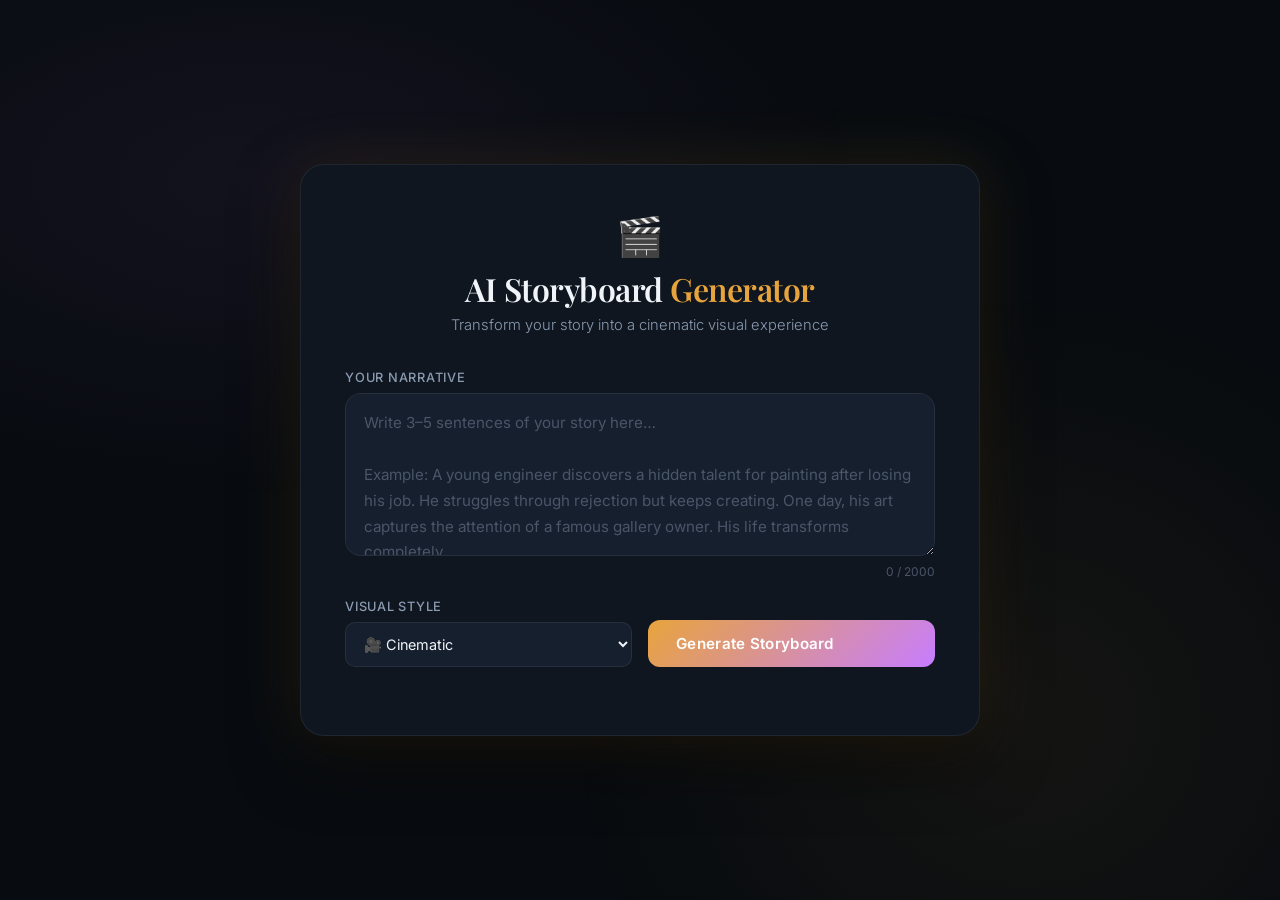
==== frontend/index.html @ 39f31bf8 "feat: frontend - dark cinematic slideshow UI with autoplay and keyboard nav" ====
<!DOCTYPE html>
<html lang="en">
<head>
  <meta charset="UTF-8" />
  <meta name="viewport" content="width=device-width, initial-scale=1.0" />
  <title>AI Storyboard Generator</title>
  <meta name="description" content="Convert your narrative into a cinematic AI-generated visual storyboard." />
  <link rel="preconnect" href="https://fonts.googleapis.com" />
  <link rel="preconnect" href="https://fonts.gstatic.com" crossorigin />
  <link href="https://fonts.googleapis.com/css2?family=Inter:wght@300;400;500;600;700&family=Playfair+Display:ital,wght@0,600;1,400&display=swap" rel="stylesheet" />
  <link rel="stylesheet" href="style.css" />
</head>
<body>

  <!-- ── Hero / Input Section ───────────────────────────────────────────── -->
  <section id="input-section" class="input-section">

    <div class="hero-bg"></div>

    <div class="input-card">
      <div class="brand">
        <span class="brand-icon">🎬</span>
        <h1 class="brand-title">AI Storyboard <span class="brand-accent">Generator</span></h1>
        <p class="brand-sub">Transform your story into a cinematic visual experience</p>
      </div>

      <div class="form-group">
        <label for="narrative-input" class="form-label">Your Narrative</label>
        <textarea
          id="narrative-input"
          class="form-textarea"
          rows="5"
          placeholder="Write 3–5 sentences of your story here…&#10;&#10;Example: A young engineer discovers a hidden talent for painting after losing his job. He struggles through rejection but keeps creating. One day, his art captures the attention of a famous gallery owner. His life transforms completely."
          maxlength="2000"
        ></textarea>
        <div class="char-count"><span id="char-count">0</span> / 2000</div>
      </div>

      <div class="form-row">
        <div class="form-group half">
          <label for="style-select" class="form-label">Visual Style</label>
          <select id="style-select" class="form-select">
            <option value="cinematic">🎥 Cinematic</option>
            <option value="realistic">📷 Realistic</option>
            <option value="anime">✨ Anime</option>
            <option value="oil painting">🎨 Oil Painting</option>
            <option value="sketch">✏️ Sketch</option>
          </select>
        </div>

        <div class="form-group half align-end">
          <button id="generate-btn" class="generate-btn" onclick="generateStoryboard()">
            <span id="btn-text">Generate Storyboard</span>
            <span id="btn-loader" class="btn-loader hidden"></span>
          </button>
        </div>
      </div>

      <div id="error-msg" class="error-msg hidden"></div>
    </div>
  </section>

  <!-- ── Slideshow Section ───────────────────────────────────────────────── -->
  <section id="slideshow-section" class="slideshow-section hidden">

    <!-- Top bar -->
    <div class="slideshow-topbar">
      <button class="back-btn" onclick="backToInput()" title="Back to input">
        ← Back
      </button>
      <div class="slide-counter">
        <span id="current-slide-num">1</span> / <span id="total-slides">0</span>
      </div>
      <button class="autoplay-btn" id="autoplay-btn" onclick="toggleAutoplay()" title="Toggle autoplay">
        ▶ Autoplay
      </button>
    </div>

    <!-- Slide viewer -->
    <div class="slide-viewport" id="slide-viewport">
      <div id="slide-container" class="slide-container">
        <!-- Slides injected by JS -->
      </div>
    </div>

    <!-- Caption -->
    <div class="caption-bar">
      <div class="narrative-role" id="slide-role"></div>
      <p class="caption-text" id="slide-caption"></p>
    </div>

    <!-- Navigation -->
    <div class="nav-bar">
      <button class="nav-btn" id="prev-btn" onclick="prevSlide()" title="Previous scene">
        ←
      </button>

      <!-- Dot indicators -->
      <div class="dot-row" id="dot-row"></div>

      <button class="nav-btn" id="next-btn" onclick="nextSlide()" title="Next scene">
        →
      </button>
    </div>

  </section>

  <!-- ── Loading Overlay ─────────────────────────────────────────────────── -->
  <div id="loading-overlay" class="loading-overlay hidden">
    <div class="loading-box">
      <div class="spinner"></div>
      <p class="loading-title">Crafting your storyboard…</p>
      <div class="loading-steps">
        <div class="loading-step active" id="step-1">🧠 Understanding the story</div>
        <div class="loading-step" id="step-2">🎭 Segmenting scenes</div>
        <div class="loading-step" id="step-3">✍️ Enriching descriptions</div>
        <div class="loading-step" id="step-4">🎨 Generating images</div>
        <div class="loading-step" id="step-5">✅ Assembling storyboard</div>
      </div>
    </div>
  </div>

  <script src="app.js"></script>
</body>
</html>
---- frontend/style.css ----
/* ─────────────────────────────────────────────────
   AI Storyboard Generator — style.css
   Dark cinematic theme | Full-screen slideshow
───────────────────────────────────────────────── */

*, *::before, *::after { box-sizing: border-box; margin: 0; padding: 0; }

:root {
  --bg:          #080c10;
  --surface:     #0f1620;
  --surface-2:   #161f2e;
  --border:      rgba(255,255,255,0.07);
  --accent:      #e8a43c;
  --accent-2:    #c77dff;
  --text-primary:    #f0f4f8;
  --text-secondary:  #8a9bb0;
  --text-muted:      #4a5568;
  --danger:      #ff5370;
  --radius-lg:   16px;
  --radius-xl:   24px;
  --shadow-glow: 0 0 60px rgba(232,164,60,0.12);
  --transition:  0.4s cubic-bezier(0.4, 0, 0.2, 1);
}

html, body {
  height: 100%;
  font-family: 'Inter', sans-serif;
  background: var(--bg);
  color: var(--text-primary);
  overflow: hidden;
}

/* ─── INPUT SECTION ──────────────────────────────────────────────── */
.input-section {
  position: relative;
  display: flex;
  align-items: center;
  justify-content: center;
  min-height: 100vh;
  padding: 24px;
  overflow-y: auto;
}

.hero-bg {
  position: fixed;
  inset: 0;
  background:
    radial-gradient(ellipse 80% 60% at 20% 20%, rgba(199,125,255,0.06) 0%, transparent 60%),
    radial-gradient(ellipse 60% 80% at 80% 80%, rgba(232,164,60,0.06) 0%, transparent 60%);
  pointer-events: none;
  z-index: 0;
}

.input-card {
  position: relative;
  z-index: 1;
  width: 100%;
  max-width: 680px;
  background: var(--surface);
  border: 1px solid var(--border);
  border-radius: var(--radius-xl);
  padding: 48px 44px;
  box-shadow: var(--shadow-glow), 0 24px 64px rgba(0,0,0,0.6);
}

/* Brand */
.brand { text-align: center; margin-bottom: 36px; }
.brand-icon { font-size: 2.4rem; display: block; margin-bottom: 10px; }
.brand-title {
  font-family: 'Playfair Display', serif;
  font-size: 2rem;
  font-weight: 600;
  letter-spacing: -0.5px;
  line-height: 1.2;
}
.brand-accent { color: var(--accent); }
.brand-sub {
  margin-top: 8px;
  color: var(--text-secondary);
  font-size: 0.92rem;
  font-weight: 300;
}

/* Form elements */
.form-group { display: flex; flex-direction: column; gap: 8px; margin-bottom: 20px; }
.form-row { display: flex; gap: 16px; align-items: flex-end; }
.form-group.half { flex: 1; }
.form-group.align-end { justify-content: flex-end; }

.form-label {
  font-size: 0.8rem;
  font-weight: 500;
  letter-spacing: 0.06em;
  text-transform: uppercase;
  color: var(--text-secondary);
}

.form-textarea {
  background: var(--surface-2);
  border: 1px solid var(--border);
  border-radius: var(--radius-lg);
  color: var(--text-primary);
  font-family: 'Inter', sans-serif;
  font-size: 0.95rem;
  line-height: 1.7;
  padding: 16px 18px;
  resize: vertical;
  min-height: 140px;
  transition: border-color 0.2s, box-shadow 0.2s;
  outline: none;
}
.form-textarea::placeholder { color: var(--text-muted); }
.form-textarea:focus {
  border-color: rgba(232,164,60,0.5);
  box-shadow: 0 0 0 3px rgba(232,164,60,0.08);
}

.char-count {
  font-size: 0.75rem;
  color: var(--text-muted);
  text-align: right;
}

.form-select {
  background: var(--surface-2);
  border: 1px solid var(--border);
  border-radius: 10px;
  color: var(--text-primary);
  font-family: 'Inter', sans-serif;
  font-size: 0.9rem;
  padding: 12px 14px;
  outline: none;
  width: 100%;
  cursor: pointer;
  transition: border-color 0.2s;
}
.form-select:focus { border-color: rgba(232,164,60,0.5); }

/* Generate button */
.generate-btn {
  background: linear-gradient(135deg, #e8a43c, #c77dff);
  border: none;
  border-radius: 12px;
  color: #fff;
  cursor: pointer;
  font-family: 'Inter', sans-serif;
  font-size: 0.95rem;
  font-weight: 600;
  letter-spacing: 0.02em;
  padding: 14px 28px;
  white-space: nowrap;
  transition: opacity 0.2s, transform 0.15s, box-shadow 0.2s;
  display: flex;
  align-items: center;
  gap: 10px;
  position: relative;
  overflow: hidden;
}
.generate-btn:hover { opacity: 0.92; transform: translateY(-1px); box-shadow: 0 8px 28px rgba(232,164,60,0.28); }
.generate-btn:active { transform: translateY(0); }
.generate-btn:disabled { opacity: 0.5; cursor: not-allowed; transform: none; }

/* Button loader */
.btn-loader {
  width: 16px; height: 16px;
  border: 2px solid rgba(255,255,255,0.3);
  border-top-color: #fff;
  border-radius: 50%;
  animation: spin 0.7s linear infinite;
}

/* Error */
.error-msg {
  background: rgba(255,83,112,0.1);
  border: 1px solid rgba(255,83,112,0.3);
  border-radius: 10px;
  color: var(--danger);
  font-size: 0.88rem;
  padding: 12px 16px;
  margin-top: 4px;
}

/* ─── SLIDESHOW SECTION ──────────────────────────────────────────── */
.slideshow-section {
  position: fixed;
  inset: 0;
  display: flex;
  flex-direction: column;
  background: var(--bg);
  z-index: 100;
}

/* Top bar */
.slideshow-topbar {
  display: flex;
  align-items: center;
  justify-content: space-between;
  padding: 12px 24px;
  border-bottom: 1px solid var(--border);
  background: rgba(8,12,16,0.9);
  backdrop-filter: blur(12px);
  z-index: 10;
  flex-shrink: 0;
}
.back-btn, .autoplay-btn {
  background: var(--surface-2);
  border: 1px solid var(--border);
  border-radius: 8px;
  color: var(--text-secondary);
  cursor: pointer;
  font-size: 0.82rem;
  font-family: 'Inter', sans-serif;
  font-weight: 500;
  padding: 7px 14px;
  transition: color 0.2s, border-color 0.2s;
}
.back-btn:hover, .autoplay-btn:hover { color: var(--text-primary); border-color: rgba(255,255,255,0.2); }
.autoplay-btn.active { color: var(--accent); border-color: var(--accent); }
.slide-counter { font-size: 0.85rem; color: var(--text-secondary); letter-spacing: 0.02em; }

/* Slide viewport */
.slide-viewport {
  flex: 1;
  display: flex;
  align-items: center;
  justify-content: center;
  overflow: hidden;
  position: relative;
  padding: 20px 60px;
}

.slide-container {
  position: relative;
  width: 100%;
  height: 100%;
  display: flex;
  align-items: center;
  justify-content: center;
}

/* Individual slides */
.slide {
  position: absolute;
  inset: 0;
  display: flex;
  align-items: center;
  justify-content: center;
  opacity: 0;
  transition: opacity var(--transition);
  pointer-events: none;
}
.slide.active {
  opacity: 1;
  pointer-events: auto;
}
.slide.slide-in  { animation: slideIn 0.5s var(--transition) forwards; }
.slide.slide-out { animation: slideOut 0.4s var(--transition) forwards; }

.slide img {
  max-width: 100%;
  max-height: 100%;
  object-fit: contain;
  border-radius: var(--radius-xl);
  box-shadow: 0 20px 80px rgba(0,0,0,0.8), 0 0 0 1px rgba(255,255,255,0.05);
  user-select: none;
  transition: transform 0.4s ease;
}
.slide img:hover { transform: scale(1.01); }

/* Skeleton loader */
.slide-skeleton {
  width: 85%;
  max-width: 1100px;
  aspect-ratio: 16/9;
  border-radius: var(--radius-xl);
  background: linear-gradient(90deg, var(--surface) 25%, var(--surface-2) 50%, var(--surface) 75%);
  background-size: 200% 100%;
  animation: shimmer 1.4s infinite;
}

/* Caption bar */
.caption-bar {
  text-align: center;
  padding: 14px 40px;
  flex-shrink: 0;
  border-top: 1px solid var(--border);
  background: rgba(8,12,16,0.7);
  backdrop-filter: blur(8px);
}
.narrative-role {
  font-size: 0.7rem;
  font-weight: 600;
  letter-spacing: 0.12em;
  text-transform: uppercase;
  color: var(--accent);
  margin-bottom: 6px;
}
.caption-text {
  font-size: 0.95rem;
  font-weight: 300;
  color: var(--text-secondary);
  line-height: 1.6;
  max-width: 760px;
  margin: 0 auto;
  font-style: italic;
}

/* Navigation */
.nav-bar {
  display: flex;
  align-items: center;
  justify-content: center;
  gap: 20px;
  padding: 14px 24px;
  flex-shrink: 0;
}
.nav-btn {
  background: var(--surface-2);
  border: 1px solid var(--border);
  border-radius: 50%;
  color: var(--text-primary);
  cursor: pointer;
  font-size: 1.3rem;
  width: 48px; height: 48px;
  display: flex; align-items: center; justify-content: center;
  transition: background 0.2s, border-color 0.2s, transform 0.15s;
}
.nav-btn:hover { background: var(--surface); border-color: rgba(255,255,255,0.2); transform: scale(1.08); }
.nav-btn:disabled { opacity: 0.3; cursor: not-allowed; transform: none; }

/* Dot indicators */
.dot-row { display: flex; align-items: center; gap: 8px; }
.dot {
  width: 8px; height: 8px; border-radius: 50%;
  background: var(--surface-2);
  border: 1px solid rgba(255,255,255,0.15);
  cursor: pointer;
  transition: background 0.2s, transform 0.2s, width 0.3s;
}
.dot.active {
  background: var(--accent);
  border-color: var(--accent);
  width: 24px;
  border-radius: 4px;
}

/* ─── LOADING OVERLAY ────────────────────────────────────────────── */
.loading-overlay {
  position: fixed;
  inset: 0;
  background: rgba(8,12,16,0.94);
  backdrop-filter: blur(16px);
  z-index: 200;
  display: flex;
  align-items: center;
  justify-content: center;
}
.loading-box {
  text-align: center;
  max-width: 360px;
  width: 100%;
  padding: 0 24px;
}
.spinner {
  width: 52px; height: 52px;
  border: 3px solid rgba(232,164,60,0.15);
  border-top-color: var(--accent);
  border-radius: 50%;
  animation: spin 0.8s linear infinite;
  margin: 0 auto 24px;
}
.loading-title {
  font-family: 'Playfair Display', serif;
  font-size: 1.3rem;
  font-weight: 600;
  color: var(--text-primary);
  margin-bottom: 24px;
}
.loading-steps { display: flex; flex-direction: column; gap: 10px; text-align: left; }
.loading-step {
  font-size: 0.85rem;
  color: var(--text-muted);
  padding: 10px 16px;
  border-radius: 10px;
  border: 1px solid transparent;
  transition: color 0.3s, border-color 0.3s, background 0.3s;
}
.loading-step.active {
  color: var(--accent);
  background: rgba(232,164,60,0.06);
  border-color: rgba(232,164,60,0.2);
}
.loading-step.done {
  color: #4caf50;
  background: rgba(76,175,80,0.04);
  border-color: rgba(76,175,80,0.12);
}

/* ─── ANIMATIONS ─────────────────────────────────────────────────── */
@keyframes spin    { to { transform: rotate(360deg); } }
@keyframes shimmer { to { background-position: -200% 0; } }
@keyframes slideIn {
  from { opacity: 0; transform: translateX(40px); }
  to   { opacity: 1; transform: translateX(0); }
}
@keyframes slideOut {
  from { opacity: 1; transform: translateX(0); }
  to   { opacity: 0; transform: translateX(-40px); }
}

/* ─── UTILS ──────────────────────────────────────────────────────── */
.hidden { display: none !important; }

/* ─── RESPONSIVE ─────────────────────────────────────────────────── */
@media (max-width: 600px) {
  .input-card { padding: 32px 24px; }
  .form-row { flex-direction: column; }
  .generate-btn { width: 100%; justify-content: center; }
  .slide-viewport { padding: 12px 12px; }
  .caption-text { font-size: 0.85rem; }
}
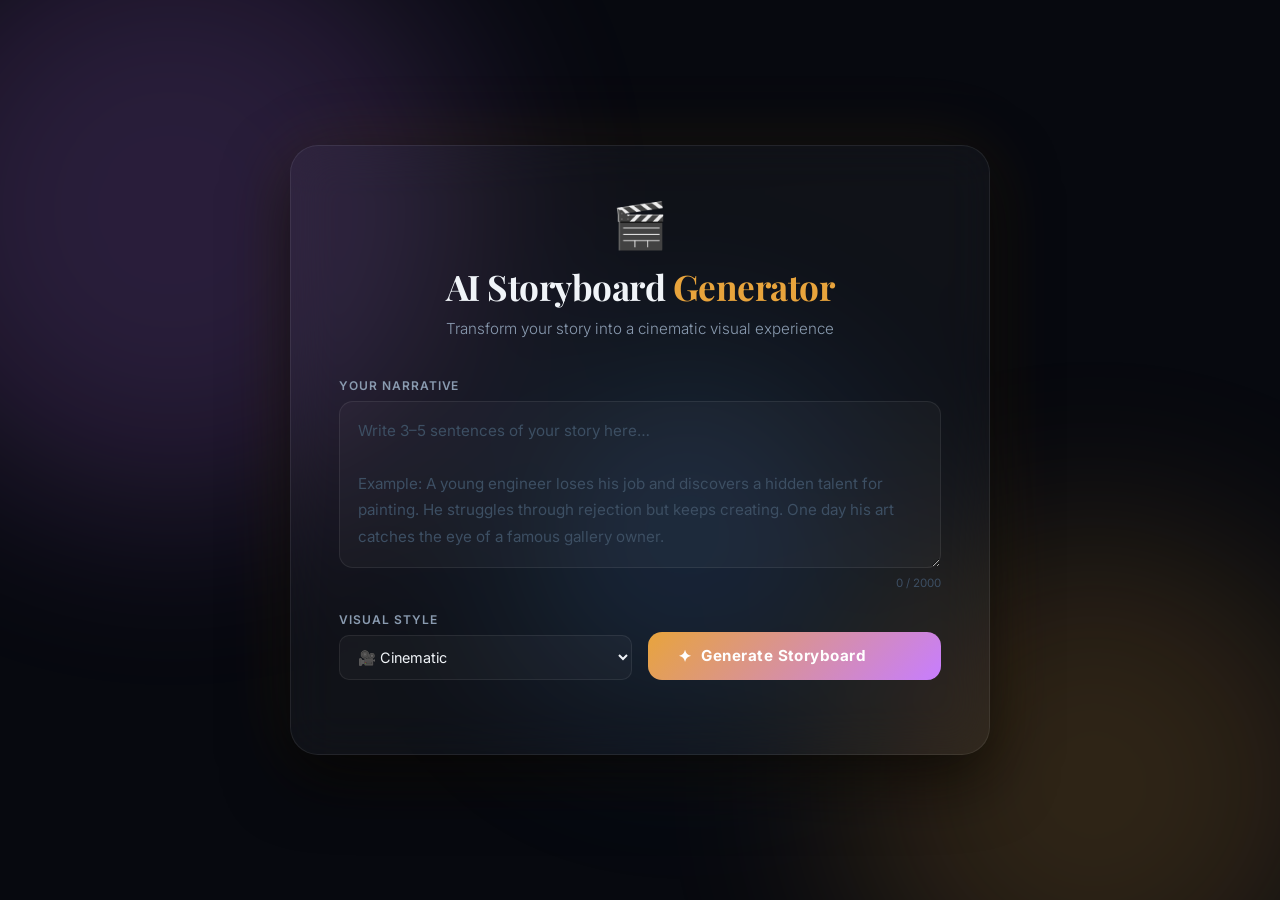
==== commit 0d245a23: "feat: cinematic storyboard v3 - new UI, few-shot prompts, headline support, grid+slideshow view, dow" ====
--- a/frontend/index.html
+++ b/frontend/index.html
@@ -4,22 +4,24 @@
   <meta charset="UTF-8" />
   <meta name="viewport" content="width=device-width, initial-scale=1.0" />
   <title>AI Storyboard Generator</title>
-  <meta name="description" content="Convert your narrative into a cinematic AI-generated visual storyboard." />
+  <meta name="description" content="Transform your narrative into a cinematic AI-generated visual storyboard." />
   <link rel="preconnect" href="https://fonts.googleapis.com" />
   <link rel="preconnect" href="https://fonts.gstatic.com" crossorigin />
-  <link href="https://fonts.googleapis.com/css2?family=Inter:wght@300;400;500;600;700&family=Playfair+Display:ital,wght@0,600;1,400&display=swap" rel="stylesheet" />
+  <link href="https://fonts.googleapis.com/css2?family=Inter:wght@300;400;500;600;700;800&family=Playfair+Display:ital,wght@0,600;0,700;1,400&display=swap" rel="stylesheet" />
   <link rel="stylesheet" href="style.css" />
 </head>
 <body>
 
-  <!-- ── Hero / Input Section ───────────────────────────────────────────── -->
+  <!-- ── Hero / Input Section ─────────────────────────────────────────── -->
   <section id="input-section" class="input-section">
-
-    <div class="hero-bg"></div>
-
+    <div class="hero-bg">
+      <div class="orb orb-1"></div>
+      <div class="orb orb-2"></div>
+      <div class="orb orb-3"></div>
+    </div>
     <div class="input-card">
       <div class="brand">
-        <span class="brand-icon">🎬</span>
+        <div class="brand-icon-wrap">🎬</div>
         <h1 class="brand-title">AI Storyboard <span class="brand-accent">Generator</span></h1>
         <p class="brand-sub">Transform your story into a cinematic visual experience</p>
       </div>
@@ -30,7 +32,7 @@
           id="narrative-input"
           class="form-textarea"
           rows="5"
-          placeholder="Write 3–5 sentences of your story here…&#10;&#10;Example: A young engineer discovers a hidden talent for painting after losing his job. He struggles through rejection but keeps creating. One day, his art captures the attention of a famous gallery owner. His life transforms completely."
+          placeholder="Write 3–5 sentences of your story here…&#10;&#10;Example: A young engineer loses his job and discovers a hidden talent for painting. He struggles through rejection but keeps creating. One day his art catches the eye of a famous gallery owner."
           maxlength="2000"
         ></textarea>
         <div class="char-count"><span id="char-count">0</span> / 2000</div>
@@ -47,9 +49,9 @@
             <option value="sketch">✏️ Sketch</option>
           </select>
         </div>
-
         <div class="form-group half align-end">
           <button id="generate-btn" class="generate-btn" onclick="generateStoryboard()">
+            <span class="btn-icon">✦</span>
             <span id="btn-text">Generate Storyboard</span>
             <span id="btn-loader" class="btn-loader hidden"></span>
           </button>
@@ -60,60 +62,79 @@
     </div>
   </section>
 
-  <!-- ── Slideshow Section ───────────────────────────────────────────────── -->
-  <section id="slideshow-section" class="slideshow-section hidden">
+  <!-- ── Storyboard Section ────────────────────────────────────────────── -->
+  <section id="storyboard-section" class="storyboard-section hidden">
 
-    <!-- Top bar -->
-    <div class="slideshow-topbar">
-      <button class="back-btn" onclick="backToInput()" title="Back to input">
-        ← Back
+    <!-- Top Bar -->
+    <header class="top-bar">
+      <button class="tb-btn" onclick="backToInput()" title="Back">
+        <span>←</span> Back
       </button>
-      <div class="slide-counter">
-        <span id="current-slide-num">1</span> / <span id="total-slides">0</span>
+
+      <div class="tb-center">
+        <span class="story-title" id="story-title">Your Storyboard</span>
       </div>
-      <button class="autoplay-btn" id="autoplay-btn" onclick="toggleAutoplay()" title="Toggle autoplay">
-        ▶ Autoplay
-      </button>
+
+      <div class="tb-actions">
+        <button class="tb-btn" id="view-toggle-btn" onclick="toggleView()" title="Switch view">
+          ⊞ Grid View
+        </button>
+        <button class="tb-btn accent" id="download-btn" onclick="downloadStoryboard()" title="Download">
+          ↓ Download
+        </button>
+      </div>
+    </header>
+
+    <!-- ── SLIDESHOW VIEW ─────────────────────────────────────────────── -->
+    <div id="slideshow-view" class="view-container">
+
+      <div class="slideshow-controls">
+        <span class="slide-counter">
+          <span id="current-slide-num">1</span> / <span id="total-slides">0</span>
+        </span>
+        <button class="ctrl-btn" id="autoplay-btn" onclick="toggleAutoplay()">▶ Autoplay</button>
+      </div>
+
+      <div class="slide-stage" id="slide-stage"
+           onmouseenter="pauseAutoplay()"
+           onmouseleave="resumeAutoplay()">
+        <div id="slide-track" class="slide-track">
+          <!-- Slides injected here -->
+        </div>
+
+        <button class="arrow-btn left" id="prev-btn" onclick="prevSlide()">‹</button>
+        <button class="arrow-btn right" id="next-btn" onclick="nextSlide()">›</button>
+      </div>
+
+      <div class="slide-meta">
+        <div class="slide-headline" id="slide-headline"></div>
+        <p class="slide-caption" id="slide-caption"></p>
+      </div>
+
+      <div class="dot-row" id="dot-row"></div>
+
     </div>
 
-    <!-- Slide viewer -->
-    <div class="slide-viewport" id="slide-viewport">
-      <div id="slide-container" class="slide-container">
-        <!-- Slides injected by JS -->
+    <!-- ── GRID VIEW ─────────────────────────────────────────────────── -->
+    <div id="grid-view" class="view-container hidden">
+      <div class="panel-grid" id="panel-grid">
+        <!-- Cards injected here -->
       </div>
-    </div>
-
-    <!-- Caption -->
-    <div class="caption-bar">
-      <div class="narrative-role" id="slide-role"></div>
-      <p class="caption-text" id="slide-caption"></p>
-    </div>
-
-    <!-- Navigation -->
-    <div class="nav-bar">
-      <button class="nav-btn" id="prev-btn" onclick="prevSlide()" title="Previous scene">
-        ←
-      </button>
-
-      <!-- Dot indicators -->
-      <div class="dot-row" id="dot-row"></div>
-
-      <button class="nav-btn" id="next-btn" onclick="nextSlide()" title="Next scene">
-        →
-      </button>
     </div>
 
   </section>
 
-  <!-- ── Loading Overlay ─────────────────────────────────────────────────── -->
+  <!-- ── Loading Overlay ──────────────────────────────────────────────── -->
   <div id="loading-overlay" class="loading-overlay hidden">
     <div class="loading-box">
-      <div class="spinner"></div>
+      <div class="loading-ring">
+        <div></div><div></div><div></div><div></div>
+      </div>
       <p class="loading-title">Crafting your storyboard…</p>
       <div class="loading-steps">
-        <div class="loading-step active" id="step-1">🧠 Understanding the story</div>
+        <div class="loading-step" id="step-1">🧠 Understanding the story</div>
         <div class="loading-step" id="step-2">🎭 Segmenting scenes</div>
-        <div class="loading-step" id="step-3">✍️ Enriching descriptions</div>
+        <div class="loading-step" id="step-3">✍️  Enriching descriptions</div>
         <div class="loading-step" id="step-4">🎨 Generating images</div>
         <div class="loading-step" id="step-5">✅ Assembling storyboard</div>
       </div>
--- a/frontend/style.css
+++ b/frontend/style.css
@@ -1,25 +1,32 @@
-/* ─────────────────────────────────────────────────
-   AI Storyboard Generator — style.css
-   Dark cinematic theme | Full-screen slideshow
-───────────────────────────────────────────────── */
+/* ─────────────────────────────────────────────────────────────────────────
+   AI Storyboard Generator — style.css v3
+   Dark cinematic theme | Glassmorphism | Slideshow + Grid
+───────────────────────────────────────────────────────────────────────── */
 
 *, *::before, *::after { box-sizing: border-box; margin: 0; padding: 0; }
 
 :root {
-  --bg:          #080c10;
-  --surface:     #0f1620;
-  --surface-2:   #161f2e;
-  --border:      rgba(255,255,255,0.07);
-  --accent:      #e8a43c;
-  --accent-2:    #c77dff;
-  --text-primary:    #f0f4f8;
-  --text-secondary:  #8a9bb0;
-  --text-muted:      #4a5568;
-  --danger:      #ff5370;
-  --radius-lg:   16px;
-  --radius-xl:   24px;
-  --shadow-glow: 0 0 60px rgba(232,164,60,0.12);
-  --transition:  0.4s cubic-bezier(0.4, 0, 0.2, 1);
+  --bg:            #07090f;
+  --surface:       #0d1117;
+  --surface-2:     #131a24;
+  --surface-3:     #1a2332;
+  --glass:         rgba(255,255,255,0.04);
+  --glass-border:  rgba(255,255,255,0.08);
+  --accent:        #e8a43c;
+  --accent-2:      #c77dff;
+  --accent-glow:   rgba(232,164,60,0.18);
+  --text-primary:  #f0f4f8;
+  --text-secondary:#8a9bb0;
+  --text-muted:    #3d4f63;
+  --danger:        #ff5370;
+  --success:       #4caf50;
+  --radius:        14px;
+  --radius-lg:     20px;
+  --radius-xl:     28px;
+  --shadow:        0 24px 64px rgba(0,0,0,0.7);
+  --glow:          0 0 80px rgba(232,164,60,0.10);
+  --ease:          cubic-bezier(.4,0,.2,1);
+  --dur:           0.4s;
 }
 
 html, body {
@@ -27,103 +34,124 @@
   font-family: 'Inter', sans-serif;
   background: var(--bg);
   color: var(--text-primary);
-  overflow: hidden;
-}
-
-/* ─── INPUT SECTION ──────────────────────────────────────────────── */
+  overflow-x: hidden;
+}
+
+/* ─── SCROLLBAR ────────────────────────────────────────────────────────── */
+::-webkit-scrollbar { width: 6px; }
+::-webkit-scrollbar-track { background: var(--surface); }
+::-webkit-scrollbar-thumb { background: var(--surface-3); border-radius: 6px; }
+
+/* ─── INPUT SECTION ────────────────────────────────────────────────────── */
 .input-section {
   position: relative;
   display: flex;
   align-items: center;
   justify-content: center;
   min-height: 100vh;
-  padding: 24px;
-  overflow-y: auto;
-}
-
-.hero-bg {
-  position: fixed;
-  inset: 0;
-  background:
-    radial-gradient(ellipse 80% 60% at 20% 20%, rgba(199,125,255,0.06) 0%, transparent 60%),
-    radial-gradient(ellipse 60% 80% at 80% 80%, rgba(232,164,60,0.06) 0%, transparent 60%);
-  pointer-events: none;
-  z-index: 0;
+  padding: 32px 24px;
+  overflow: hidden;
+}
+
+/* Animated background orbs */
+.hero-bg { position: fixed; inset: 0; z-index: 0; pointer-events: none; overflow: hidden; }
+.orb {
+  position: absolute;
+  border-radius: 50%;
+  filter: blur(100px);
+  opacity: 0.18;
+  animation: orbFloat 12s ease-in-out infinite;
+}
+.orb-1 { width: 600px; height: 600px; background: #c77dff; top: -10%; left: -10%;
+          animation-delay: 0s; }
+.orb-2 { width: 500px; height: 500px; background: #e8a43c; bottom: -15%; right: -5%;
+          animation-delay: -4s; }
+.orb-3 { width: 350px; height: 350px; background: #3c8de8; top: 40%; left: 40%;
+          animation-delay: -8s; }
+
+@keyframes orbFloat {
+  0%,100% { transform: translate(0, 0) scale(1); }
+  33%      { transform: translate(30px, -40px) scale(1.05); }
+  66%      { transform: translate(-20px, 20px) scale(0.97); }
 }
 
 .input-card {
   position: relative;
   z-index: 1;
   width: 100%;
-  max-width: 680px;
-  background: var(--surface);
-  border: 1px solid var(--border);
+  max-width: 700px;
+  background: var(--glass);
+  border: 1px solid var(--glass-border);
   border-radius: var(--radius-xl);
-  padding: 48px 44px;
-  box-shadow: var(--shadow-glow), 0 24px 64px rgba(0,0,0,0.6);
+  padding: 52px 48px;
+  backdrop-filter: blur(24px);
+  box-shadow: var(--shadow), var(--glow);
 }
 
 /* Brand */
-.brand { text-align: center; margin-bottom: 36px; }
-.brand-icon { font-size: 2.4rem; display: block; margin-bottom: 10px; }
+.brand { text-align: center; margin-bottom: 40px; }
+.brand-icon-wrap {
+  font-size: 2.8rem;
+  display: inline-block;
+  margin-bottom: 14px;
+  animation: pulse 3s ease-in-out infinite;
+}
+@keyframes pulse { 0%,100% { transform: scale(1); } 50% { transform: scale(1.08); } }
+
 .brand-title {
   font-family: 'Playfair Display', serif;
-  font-size: 2rem;
-  font-weight: 600;
+  font-size: 2.2rem;
+  font-weight: 700;
   letter-spacing: -0.5px;
   line-height: 1.2;
 }
 .brand-accent { color: var(--accent); }
 .brand-sub {
-  margin-top: 8px;
+  margin-top: 10px;
   color: var(--text-secondary);
-  font-size: 0.92rem;
+  font-size: 0.95rem;
   font-weight: 300;
 }
 
-/* Form elements */
-.form-group { display: flex; flex-direction: column; gap: 8px; margin-bottom: 20px; }
+/* Form */
+.form-group { display: flex; flex-direction: column; gap: 8px; margin-bottom: 22px; }
 .form-row { display: flex; gap: 16px; align-items: flex-end; }
 .form-group.half { flex: 1; }
 .form-group.align-end { justify-content: flex-end; }
 
 .form-label {
-  font-size: 0.8rem;
-  font-weight: 500;
-  letter-spacing: 0.06em;
+  font-size: 0.75rem;
+  font-weight: 600;
+  letter-spacing: 0.08em;
   text-transform: uppercase;
   color: var(--text-secondary);
 }
 
 .form-textarea {
-  background: var(--surface-2);
-  border: 1px solid var(--border);
-  border-radius: var(--radius-lg);
+  background: rgba(255,255,255,0.03);
+  border: 1px solid var(--glass-border);
+  border-radius: var(--radius);
   color: var(--text-primary);
   font-family: 'Inter', sans-serif;
   font-size: 0.95rem;
-  line-height: 1.7;
+  line-height: 1.75;
   padding: 16px 18px;
   resize: vertical;
-  min-height: 140px;
-  transition: border-color 0.2s, box-shadow 0.2s;
+  min-height: 150px;
+  transition: border-color .2s, box-shadow .2s;
   outline: none;
 }
 .form-textarea::placeholder { color: var(--text-muted); }
 .form-textarea:focus {
-  border-color: rgba(232,164,60,0.5);
-  box-shadow: 0 0 0 3px rgba(232,164,60,0.08);
-}
-
-.char-count {
-  font-size: 0.75rem;
-  color: var(--text-muted);
-  text-align: right;
-}
+  border-color: rgba(232,164,60,0.45);
+  box-shadow: 0 0 0 3px rgba(232,164,60,0.07);
+}
+
+.char-count { font-size: 0.72rem; color: var(--text-muted); text-align: right; }
 
 .form-select {
-  background: var(--surface-2);
-  border: 1px solid var(--border);
+  background: rgba(255,255,255,0.03);
+  border: 1px solid var(--glass-border);
   border-radius: 10px;
   color: var(--text-primary);
   font-family: 'Inter', sans-serif;
@@ -132,258 +160,383 @@
   outline: none;
   width: 100%;
   cursor: pointer;
-  transition: border-color 0.2s;
-}
-.form-select:focus { border-color: rgba(232,164,60,0.5); }
+  transition: border-color .2s;
+}
+.form-select:focus { border-color: rgba(232,164,60,0.45); }
 
 /* Generate button */
 .generate-btn {
-  background: linear-gradient(135deg, #e8a43c, #c77dff);
+  background: linear-gradient(135deg, #e8a43c 0%, #c77dff 100%);
   border: none;
-  border-radius: 12px;
+  border-radius: var(--radius);
   color: #fff;
   cursor: pointer;
   font-family: 'Inter', sans-serif;
   font-size: 0.95rem;
-  font-weight: 600;
-  letter-spacing: 0.02em;
-  padding: 14px 28px;
+  font-weight: 700;
+  letter-spacing: 0.03em;
+  padding: 14px 30px;
   white-space: nowrap;
-  transition: opacity 0.2s, transform 0.15s, box-shadow 0.2s;
   display: flex;
   align-items: center;
   gap: 10px;
   position: relative;
   overflow: hidden;
-}
-.generate-btn:hover { opacity: 0.92; transform: translateY(-1px); box-shadow: 0 8px 28px rgba(232,164,60,0.28); }
+  transition: transform .15s var(--ease), box-shadow .2s, opacity .2s;
+}
+.generate-btn::before {
+  content: '';
+  position: absolute;
+  inset: 0;
+  background: linear-gradient(135deg, #f0b54e, #d899ff);
+  opacity: 0;
+  transition: opacity .2s;
+}
+.generate-btn:hover { transform: translateY(-2px); box-shadow: 0 10px 32px rgba(232,164,60,0.35); }
+.generate-btn:hover::before { opacity: 1; }
 .generate-btn:active { transform: translateY(0); }
-.generate-btn:disabled { opacity: 0.5; cursor: not-allowed; transform: none; }
-
-/* Button loader */
+.generate-btn:disabled { opacity: 0.45; cursor: not-allowed; transform: none; }
+.btn-icon { position: relative; font-size: 1rem; }
+#btn-text, .btn-icon { position: relative; }
+
+/* Loader inside button */
 .btn-loader {
   width: 16px; height: 16px;
   border: 2px solid rgba(255,255,255,0.3);
   border-top-color: #fff;
   border-radius: 50%;
-  animation: spin 0.7s linear infinite;
+  animation: spin .7s linear infinite;
+  position: relative;
 }
 
 /* Error */
 .error-msg {
   background: rgba(255,83,112,0.1);
-  border: 1px solid rgba(255,83,112,0.3);
-  border-radius: 10px;
+  border: 1px solid rgba(255,83,112,0.28);
+  border-radius: var(--radius);
   color: var(--danger);
   font-size: 0.88rem;
-  padding: 12px 16px;
-  margin-top: 4px;
-}
-
-/* ─── SLIDESHOW SECTION ──────────────────────────────────────────── */
-.slideshow-section {
-  position: fixed;
-  inset: 0;
+  padding: 13px 17px;
+  margin-top: 6px;
+}
+
+/* ─── STORYBOARD SECTION ───────────────────────────────────────────────── */
+.storyboard-section {
   display: flex;
   flex-direction: column;
+  min-height: 100vh;
   background: var(--bg);
-  z-index: 100;
 }
 
 /* Top bar */
-.slideshow-topbar {
+.top-bar {
   display: flex;
   align-items: center;
   justify-content: space-between;
-  padding: 12px 24px;
-  border-bottom: 1px solid var(--border);
-  background: rgba(8,12,16,0.9);
-  backdrop-filter: blur(12px);
-  z-index: 10;
+  padding: 12px 28px;
+  border-bottom: 1px solid var(--glass-border);
+  background: rgba(7,9,15,0.85);
+  backdrop-filter: blur(16px);
+  position: sticky;
+  top: 0;
+  z-index: 50;
   flex-shrink: 0;
 }
-.back-btn, .autoplay-btn {
+
+.tb-center { flex: 1; text-align: center; }
+.story-title { font-size: 0.88rem; font-weight: 600; color: var(--text-secondary); letter-spacing: 0.04em; }
+
+.tb-actions { display: flex; gap: 10px; }
+
+.tb-btn {
   background: var(--surface-2);
-  border: 1px solid var(--border);
-  border-radius: 8px;
+  border: 1px solid var(--glass-border);
+  border-radius: 9px;
   color: var(--text-secondary);
   cursor: pointer;
-  font-size: 0.82rem;
+  font-size: 0.8rem;
   font-family: 'Inter', sans-serif;
   font-weight: 500;
   padding: 7px 14px;
-  transition: color 0.2s, border-color 0.2s;
-}
-.back-btn:hover, .autoplay-btn:hover { color: var(--text-primary); border-color: rgba(255,255,255,0.2); }
-.autoplay-btn.active { color: var(--accent); border-color: var(--accent); }
-.slide-counter { font-size: 0.85rem; color: var(--text-secondary); letter-spacing: 0.02em; }
-
-/* Slide viewport */
-.slide-viewport {
+  display: flex;
+  align-items: center;
+  gap: 6px;
+  transition: color .2s, border-color .2s, background .2s;
+}
+.tb-btn:hover { color: var(--text-primary); border-color: rgba(255,255,255,0.2); background: var(--surface-3); }
+.tb-btn.accent {
+  background: linear-gradient(135deg, rgba(232,164,60,0.15), rgba(199,125,255,0.15));
+  border-color: rgba(232,164,60,0.35);
+  color: var(--accent);
+}
+.tb-btn.accent:hover { background: linear-gradient(135deg, rgba(232,164,60,0.25), rgba(199,125,255,0.25)); }
+
+/* View container */
+.view-container { flex: 1; display: flex; flex-direction: column; overflow-y: auto; }
+
+/* ─── SLIDESHOW VIEW ───────────────────────────────────────────────────── */
+.slideshow-controls {
+  display: flex;
+  align-items: center;
+  justify-content: space-between;
+  padding: 12px 32px;
+}
+.slide-counter { font-size: 0.82rem; color: var(--text-secondary); letter-spacing: 0.04em; }
+.ctrl-btn {
+  background: var(--surface-2);
+  border: 1px solid var(--glass-border);
+  border-radius: 8px;
+  color: var(--text-secondary);
+  cursor: pointer;
+  font-size: 0.78rem;
+  font-family: 'Inter', sans-serif;
+  font-weight: 600;
+  padding: 6px 14px;
+  letter-spacing: 0.04em;
+  transition: color .2s, border-color .2s;
+}
+.ctrl-btn:hover, .ctrl-btn.active { color: var(--accent); border-color: var(--accent); }
+
+/* Slide stage */
+.slide-stage {
   flex: 1;
+  position: relative;
   display: flex;
   align-items: center;
   justify-content: center;
-  overflow: hidden;
-  position: relative;
-  padding: 20px 60px;
-}
-
-.slide-container {
-  position: relative;
-  width: 100%;
-  height: 100%;
-  display: flex;
-  align-items: center;
-  justify-content: center;
-}
-
-/* Individual slides */
+  padding: 0 70px;
+  min-height: 0;
+}
+
+.slide-track {
+  width: 100%;
+  max-width: 1100px;
+  aspect-ratio: 16 / 9;
+  position: relative;
+}
+
 .slide {
   position: absolute;
   inset: 0;
+  opacity: 0;
+  transition: opacity var(--dur) var(--ease);
   display: flex;
   align-items: center;
   justify-content: center;
-  opacity: 0;
-  transition: opacity var(--transition);
   pointer-events: none;
 }
-.slide.active {
-  opacity: 1;
-  pointer-events: auto;
-}
-.slide.slide-in  { animation: slideIn 0.5s var(--transition) forwards; }
-.slide.slide-out { animation: slideOut 0.4s var(--transition) forwards; }
+.slide.active { opacity: 1; pointer-events: auto; }
 
 .slide img {
-  max-width: 100%;
-  max-height: 100%;
-  object-fit: contain;
+  width: 100%;
+  height: 100%;
+  object-fit: cover;
   border-radius: var(--radius-xl);
-  box-shadow: 0 20px 80px rgba(0,0,0,0.8), 0 0 0 1px rgba(255,255,255,0.05);
-  user-select: none;
-  transition: transform 0.4s ease;
-}
-.slide img:hover { transform: scale(1.01); }
-
-/* Skeleton loader */
+  box-shadow: 0 32px 80px rgba(0,0,0,0.85), 0 0 0 1px rgba(255,255,255,0.05);
+  display: block;
+  transition: transform .5s var(--ease);
+}
+.slide.active img { transform: scale(1); }
+
+/* Skeleton */
 .slide-skeleton {
-  width: 85%;
-  max-width: 1100px;
-  aspect-ratio: 16/9;
+  width: 100%; height: 100%;
   border-radius: var(--radius-xl);
   background: linear-gradient(90deg, var(--surface) 25%, var(--surface-2) 50%, var(--surface) 75%);
   background-size: 200% 100%;
   animation: shimmer 1.4s infinite;
-}
-
-/* Caption bar */
-.caption-bar {
+  display: flex;
+  align-items: center;
+  justify-content: center;
+}
+
+/* Arrow buttons */
+.arrow-btn {
+  position: absolute;
+  top: 50%;
+  transform: translateY(-50%);
+  background: rgba(13,17,23,0.75);
+  border: 1px solid var(--glass-border);
+  border-radius: 50%;
+  color: var(--text-primary);
+  cursor: pointer;
+  font-size: 2rem;
+  width: 52px; height: 52px;
+  display: flex; align-items: center; justify-content: center;
+  backdrop-filter: blur(8px);
+  transition: background .2s, transform .15s;
+  z-index: 2;
+  line-height: 1;
+}
+.arrow-btn.left  { left: 10px; }
+.arrow-btn.right { right: 10px; }
+.arrow-btn:hover  { background: rgba(232,164,60,0.18); transform: translateY(-50%) scale(1.08); }
+.arrow-btn:disabled { opacity: 0.2; cursor: not-allowed; transform: translateY(-50%); }
+
+/* Slide meta */
+.slide-meta {
   text-align: center;
-  padding: 14px 40px;
-  flex-shrink: 0;
-  border-top: 1px solid var(--border);
-  background: rgba(8,12,16,0.7);
-  backdrop-filter: blur(8px);
-}
-.narrative-role {
-  font-size: 0.7rem;
-  font-weight: 600;
-  letter-spacing: 0.12em;
+  padding: 18px 40px 8px;
+}
+.slide-headline {
+  font-family: 'Playfair Display', serif;
+  font-size: 1.2rem;
+  font-weight: 700;
+  color: var(--accent);
+  margin-bottom: 7px;
+  min-height: 1.5em;
+}
+.slide-caption {
+  font-size: 0.92rem;
+  font-weight: 300;
+  color: var(--text-secondary);
+  line-height: 1.65;
+  max-width: 720px;
+  margin: 0 auto;
+  font-style: italic;
+}
+
+/* Dots */
+.dot-row {
+  display: flex;
+  align-items: center;
+  justify-content: center;
+  gap: 8px;
+  padding: 14px 24px 24px;
+}
+.dot {
+  width: 8px; height: 8px;
+  border-radius: 50%;
+  background: var(--surface-3);
+  border: 1px solid rgba(255,255,255,0.12);
+  cursor: pointer;
+  transition: background .2s, width .3s, border-color .2s;
+}
+.dot.active { background: var(--accent); border-color: var(--accent); width: 26px; border-radius: 4px; }
+
+/* ─── GRID VIEW ─────────────────────────────────────────────────────────── */
+.panel-grid {
+  display: grid;
+  grid-template-columns: repeat(auto-fill, minmax(300px, 1fr));
+  gap: 24px;
+  padding: 32px;
+}
+
+.panel-card {
+  background: var(--surface-2);
+  border: 1px solid var(--glass-border);
+  border-radius: var(--radius-lg);
+  overflow: hidden;
+  cursor: pointer;
+  transition: transform .2s var(--ease), box-shadow .2s, border-color .2s;
+}
+.panel-card:hover {
+  transform: translateY(-4px);
+  box-shadow: 0 20px 50px rgba(0,0,0,0.6), 0 0 0 1px rgba(232,164,60,0.2);
+  border-color: rgba(232,164,60,0.25);
+}
+
+.panel-card img {
+  width: 100%;
+  aspect-ratio: 16 / 9;
+  object-fit: cover;
+  display: block;
+}
+.panel-card-skeleton {
+  width: 100%;
+  aspect-ratio: 16 / 9;
+  background: linear-gradient(90deg, var(--surface) 25%, var(--surface-2) 50%, var(--surface) 75%);
+  background-size: 200% 100%;
+  animation: shimmer 1.4s infinite;
+}
+.panel-card-body {
+  padding: 16px 18px 20px;
+}
+.panel-card-num {
+  font-size: 0.68rem;
+  font-weight: 700;
+  letter-spacing: 0.1em;
   text-transform: uppercase;
   color: var(--accent);
   margin-bottom: 6px;
 }
-.caption-text {
-  font-size: 0.95rem;
-  font-weight: 300;
+.panel-card-headline {
+  font-family: 'Playfair Display', serif;
+  font-size: 1rem;
+  font-weight: 700;
+  color: var(--text-primary);
+  margin-bottom: 6px;
+  line-height: 1.35;
+}
+.panel-card-caption {
+  font-size: 0.82rem;
   color: var(--text-secondary);
   line-height: 1.6;
-  max-width: 760px;
-  margin: 0 auto;
   font-style: italic;
 }
 
-/* Navigation */
-.nav-bar {
-  display: flex;
-  align-items: center;
-  justify-content: center;
-  gap: 20px;
-  padding: 14px 24px;
-  flex-shrink: 0;
-}
-.nav-btn {
-  background: var(--surface-2);
-  border: 1px solid var(--border);
-  border-radius: 50%;
-  color: var(--text-primary);
-  cursor: pointer;
-  font-size: 1.3rem;
-  width: 48px; height: 48px;
-  display: flex; align-items: center; justify-content: center;
-  transition: background 0.2s, border-color 0.2s, transform 0.15s;
-}
-.nav-btn:hover { background: var(--surface); border-color: rgba(255,255,255,0.2); transform: scale(1.08); }
-.nav-btn:disabled { opacity: 0.3; cursor: not-allowed; transform: none; }
-
-/* Dot indicators */
-.dot-row { display: flex; align-items: center; gap: 8px; }
-.dot {
-  width: 8px; height: 8px; border-radius: 50%;
-  background: var(--surface-2);
-  border: 1px solid rgba(255,255,255,0.15);
-  cursor: pointer;
-  transition: background 0.2s, transform 0.2s, width 0.3s;
-}
-.dot.active {
-  background: var(--accent);
-  border-color: var(--accent);
-  width: 24px;
-  border-radius: 4px;
-}
-
-/* ─── LOADING OVERLAY ────────────────────────────────────────────── */
+/* ─── LOADING OVERLAY ───────────────────────────────────────────────────── */
 .loading-overlay {
   position: fixed;
   inset: 0;
-  background: rgba(8,12,16,0.94);
-  backdrop-filter: blur(16px);
+  background: rgba(7,9,15,0.93);
+  backdrop-filter: blur(20px);
   z-index: 200;
   display: flex;
   align-items: center;
   justify-content: center;
 }
+
 .loading-box {
   text-align: center;
-  max-width: 360px;
+  max-width: 380px;
   width: 100%;
   padding: 0 24px;
 }
-.spinner {
+
+/* Ring spinner */
+.loading-ring {
+  display: inline-block;
+  position: relative;
+  width: 60px; height: 60px;
+  margin-bottom: 24px;
+}
+.loading-ring div {
+  box-sizing: border-box;
+  display: block;
+  position: absolute;
   width: 52px; height: 52px;
-  border: 3px solid rgba(232,164,60,0.15);
-  border-top-color: var(--accent);
+  margin: 4px;
+  border: 4px solid transparent;
   border-radius: 50%;
-  animation: spin 0.8s linear infinite;
-  margin: 0 auto 24px;
-}
+  animation: ring 1.2s cubic-bezier(.5,0,.5,1) infinite;
+}
+.loading-ring div:nth-child(1) { border-top-color: var(--accent); animation-delay: -.45s; }
+.loading-ring div:nth-child(2) { border-top-color: var(--accent-2); animation-delay: -.3s; }
+.loading-ring div:nth-child(3) { border-top-color: #3c8de8; animation-delay: -.15s; }
+.loading-ring div:nth-child(4) { border-top-color: var(--accent); }
+
+@keyframes ring {
+  0%   { transform: rotate(0deg); }
+  100% { transform: rotate(360deg); }
+}
+
 .loading-title {
   font-family: 'Playfair Display', serif;
-  font-size: 1.3rem;
+  font-size: 1.4rem;
   font-weight: 600;
   color: var(--text-primary);
-  margin-bottom: 24px;
-}
+  margin-bottom: 28px;
+}
+
 .loading-steps { display: flex; flex-direction: column; gap: 10px; text-align: left; }
 .loading-step {
   font-size: 0.85rem;
   color: var(--text-muted);
-  padding: 10px 16px;
-  border-radius: 10px;
+  padding: 11px 17px;
+  border-radius: var(--radius);
   border: 1px solid transparent;
-  transition: color 0.3s, border-color 0.3s, background 0.3s;
+  transition: color .3s, border-color .3s, background .3s;
 }
 .loading-step.active {
   color: var(--accent);
@@ -391,31 +544,33 @@
   border-color: rgba(232,164,60,0.2);
 }
 .loading-step.done {
-  color: #4caf50;
+  color: var(--success);
   background: rgba(76,175,80,0.04);
   border-color: rgba(76,175,80,0.12);
 }
 
-/* ─── ANIMATIONS ─────────────────────────────────────────────────── */
+/* ─── ANIMATIONS ─────────────────────────────────────────────────────────── */
 @keyframes spin    { to { transform: rotate(360deg); } }
 @keyframes shimmer { to { background-position: -200% 0; } }
-@keyframes slideIn {
-  from { opacity: 0; transform: translateX(40px); }
-  to   { opacity: 1; transform: translateX(0); }
-}
-@keyframes slideOut {
-  from { opacity: 1; transform: translateX(0); }
-  to   { opacity: 0; transform: translateX(-40px); }
-}
-
-/* ─── UTILS ──────────────────────────────────────────────────────── */
+
+/* ─── UTILITIES ─────────────────────────────────────────────────────────── */
 .hidden { display: none !important; }
 
-/* ─── RESPONSIVE ─────────────────────────────────────────────────── */
-@media (max-width: 600px) {
-  .input-card { padding: 32px 24px; }
+/* ─── RESPONSIVE ─────────────────────────────────────────────────────────── */
+@media (max-width: 768px) {
+  .input-card { padding: 36px 24px; }
   .form-row { flex-direction: column; }
   .generate-btn { width: 100%; justify-content: center; }
-  .slide-viewport { padding: 12px 12px; }
-  .caption-text { font-size: 0.85rem; }
-}
+  .slide-stage { padding: 0 48px; }
+  .arrow-btn { width: 40px; height: 40px; font-size: 1.5rem; }
+  .panel-grid { grid-template-columns: 1fr; padding: 20px; }
+  .top-bar { padding: 10px 16px; }
+  .tb-actions { gap: 6px; }
+  .tb-btn { font-size: 0.72rem; padding: 6px 10px; }
+  .story-title { display: none; }
+}
+
+@media (max-width: 480px) {
+  .slide-stage { padding: 0 40px; }
+  .arrow-btn { width: 34px; height: 34px; font-size: 1.2rem; }
+}
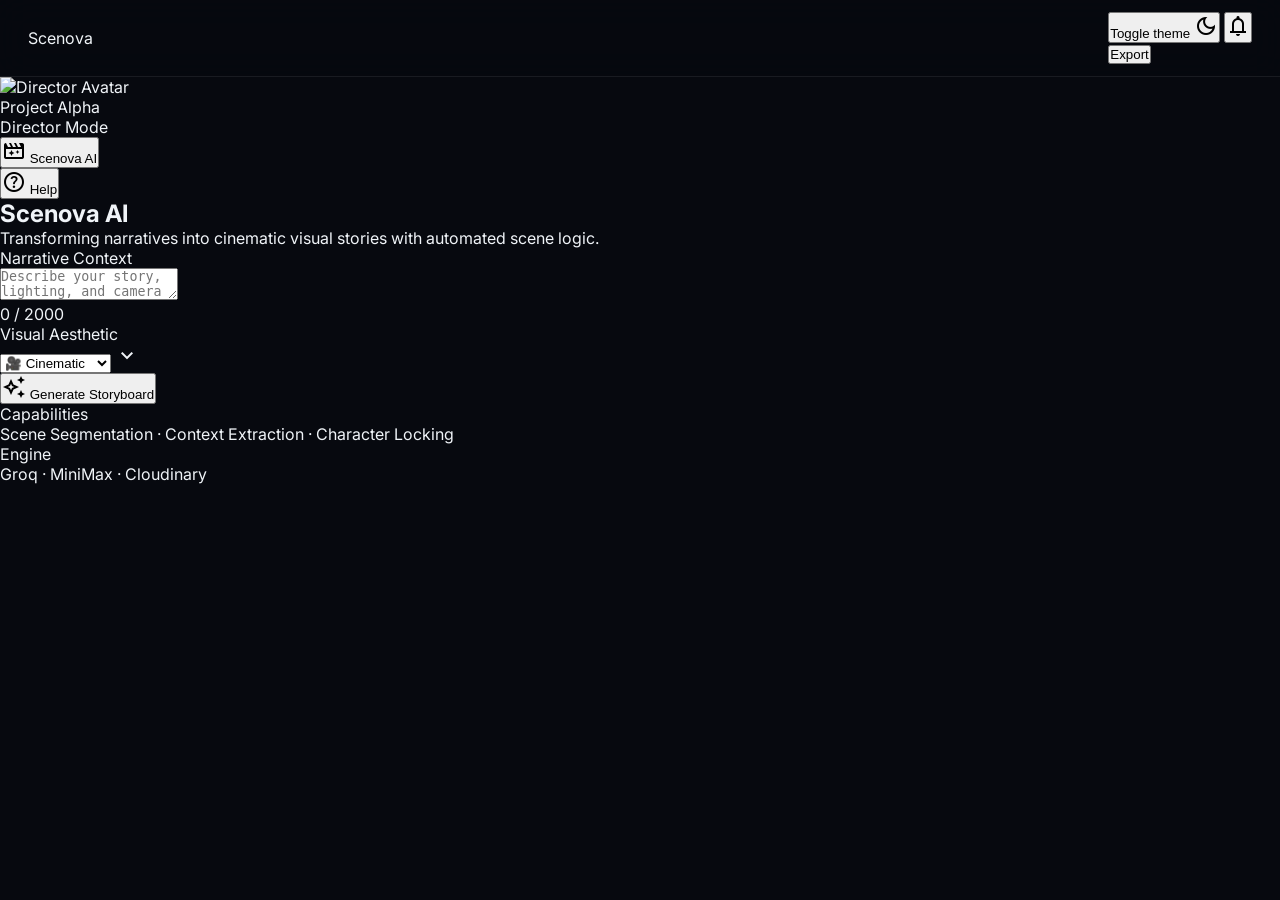
==== commit 7aa576eb: "docs: add live application URL to README" ====
--- a/frontend/index.html
+++ b/frontend/index.html
@@ -1,146 +1,315 @@
 <!DOCTYPE html>
-<html lang="en">
+<html class="dark" lang="en">
 <head>
-  <meta charset="UTF-8" />
-  <meta name="viewport" content="width=device-width, initial-scale=1.0" />
-  <title>AI Storyboard Generator</title>
-  <meta name="description" content="Transform your narrative into a cinematic AI-generated visual storyboard." />
-  <link rel="preconnect" href="https://fonts.googleapis.com" />
-  <link rel="preconnect" href="https://fonts.gstatic.com" crossorigin />
-  <link href="https://fonts.googleapis.com/css2?family=Inter:wght@300;400;500;600;700;800&family=Playfair+Display:ital,wght@0,600;0,700;1,400&display=swap" rel="stylesheet" />
+  <meta charset="utf-8"/>
+  <meta content="width=device-width, initial-scale=1.0" name="viewport"/>
+  <title>Scenova — Automated Visual Director</title>
+  <script src="https://cdn.tailwindcss.com?plugins=forms,container-queries"></script>
+  <link href="https://fonts.googleapis.com/css2?family=Space+Grotesk:wght@300;400;500;600;700&amp;family=Inter:wght@300;400;500;600;700&amp;display=swap" rel="stylesheet"/>
+  <link href="https://fonts.googleapis.com/css2?family=Material+Symbols+Outlined:wght,FILL@100..700,0..1&amp;display=swap" rel="stylesheet"/>
+  <script id="tailwind-config">
+    tailwind.config = {
+      darkMode: "class",
+      theme: {
+        extend: {
+          "colors": {
+            /* ── DARK PALETTE (purple/violet) ── */
+            "primary": "#d4c9ff",
+            "primary-container": "#7c5cff",
+            "primary-fixed": "#e6deff",
+            "primary-fixed-dim": "#cabeff",
+            "secondary": "#a4e6ff",
+            "secondary-container": "#00d1ff",
+            "on-primary": "#1c0062",
+            "on-primary-container": "#e6deff",
+            "background": "#0b0814",
+            "surface": "#100d19",
+            "surface-container-lowest": "#05040a",
+            "surface-container-low": "#151121",
+            "surface-container": "#1d172e",
+            "surface-container-high": "#261e3d",
+            "surface-container-highest": "#31264f",
+            "surface-tint": "#7c5cff",
+            "surface-variant": "#31264f",
+            "on-surface": "#e6e1e5",
+            "on-surface-variant": "#cbc4cf",
+            "outline": "#958e99",
+            "outline-variant": "#49454e",
+            "error": "#ffb4ab",
+          },
+          "borderRadius": {
+            "DEFAULT": "0.125rem",
+            "lg": "0.25rem",
+            "xl": "0.5rem",
+            "full": "0.75rem"
+          },
+          "fontFamily": {
+            "headline": ["Space Grotesk"],
+            "body": ["Inter"],
+            "label": ["Inter"]
+          }
+        },
+      },
+    }
+  </script>
   <link rel="stylesheet" href="style.css" />
 </head>
-<body>
-
-  <!-- ── Hero / Input Section ─────────────────────────────────────────── -->
-  <section id="input-section" class="input-section">
-    <div class="hero-bg">
-      <div class="orb orb-1"></div>
-      <div class="orb orb-2"></div>
-      <div class="orb orb-3"></div>
-    </div>
-    <div class="input-card">
-      <div class="brand">
-        <div class="brand-icon-wrap">🎬</div>
-        <h1 class="brand-title">AI Storyboard <span class="brand-accent">Generator</span></h1>
-        <p class="brand-sub">Transform your story into a cinematic visual experience</p>
-      </div>
-
-      <div class="form-group">
-        <label for="narrative-input" class="form-label">Your Narrative</label>
-        <textarea
-          id="narrative-input"
-          class="form-textarea"
-          rows="5"
-          placeholder="Write 3–5 sentences of your story here…&#10;&#10;Example: A young engineer loses his job and discovers a hidden talent for painting. He struggles through rejection but keeps creating. One day his art catches the eye of a famous gallery owner."
-          maxlength="2000"
-        ></textarea>
-        <div class="char-count"><span id="char-count">0</span> / 2000</div>
-      </div>
-
-      <div class="form-row">
-        <div class="form-group half">
-          <label for="style-select" class="form-label">Visual Style</label>
-          <select id="style-select" class="form-select">
-            <option value="cinematic">🎥 Cinematic</option>
-            <option value="realistic">📷 Realistic</option>
-            <option value="anime">✨ Anime</option>
-            <option value="oil painting">🎨 Oil Painting</option>
-            <option value="sketch">✏️ Sketch</option>
-          </select>
-        </div>
-        <div class="form-group half align-end">
-          <button id="generate-btn" class="generate-btn" onclick="generateStoryboard()">
-            <span class="btn-icon">✦</span>
-            <span id="btn-text">Generate Storyboard</span>
-            <span id="btn-loader" class="btn-loader hidden"></span>
+<body class="bg-surface-container-lowest text-on-surface font-body selection:bg-primary-container selection:text-on-primary min-h-screen transition-colors duration-300">
+
+  <!-- TopNavBar -->
+  <header class="fixed top-0 w-full z-50 bg-[#100d19]/80 backdrop-blur-xl dark:bg-[#100d19]/80 light:bg-[#f5f0ff]/80 flex justify-between items-center px-8 h-20 shadow-[0_20px_40px_rgba(0,0,0,0.5)] top-bar">
+    <div class="flex items-center gap-2 cursor-pointer" onclick="backToInput()">
+      <span class="text-2xl font-bold tracking-[-0.04em] font-headline uppercase logo-text">Scenova</span>
+    </div>
+    <nav class="hidden md:flex items-center gap-8">
+      <a class="text-[#7C5CFF] border-b-2 border-[#7C5CFF] pb-1 font-headline tracking-tighter uppercase text-sm" href="#" onclick="backToInput()">Director</a>
+      <a class="nav-link-secondary font-headline tracking-tighter uppercase text-sm transition-colors" href="#">Archive</a>
+      <a class="nav-link-secondary font-headline tracking-tighter uppercase text-sm transition-colors" href="#">Assets</a>
+    </nav>
+    <div class="flex items-center gap-4">
+      <div class="flex gap-2 mr-4 items-center">
+        <!-- Theme Toggle -->
+        <button id="theme-toggle" onclick="toggleTheme()" title="Toggle light/dark mode" class="relative w-12 h-6 rounded-full flex items-center px-1 transition-all duration-300 theme-toggle-btn">
+          <span class="sr-only">Toggle theme</span>
+          <span class="theme-toggle-knob w-4 h-4 rounded-full block transition-all duration-300 flex items-center justify-center">
+            <span id="theme-icon" class="material-symbols-outlined text-[12px] absolute leading-none">dark_mode</span>
+          </span>
+        </button>
+        <button class="p-2 icon-btn transition-all duration-300 rounded-lg">
+          <span class="material-symbols-outlined">notifications</span>
+        </button>
+      </div>
+      <button id="download-btn" class="bg-primary-container text-on-primary font-bold py-2 px-6 rounded-lg scale-95 active:scale-90 transition-transform uppercase text-xs tracking-widest neon-glow" onclick="downloadStoryboard()">
+        Export
+      </button>
+    </div>
+  </header>
+
+  <!-- SideNavBar -->
+  <aside class="h-screen w-64 fixed left-0 top-0 pt-24 flex flex-col py-6 border-r z-40 sidebar transition-colors duration-300">
+    <div class="px-6 mb-8">
+      <div class="flex items-center gap-3">
+        <div class="w-10 h-10 bg-surface-container-high rounded-lg overflow-hidden border border-primary/20">
+          <img class="w-full h-full object-cover" alt="Director Avatar" src="https://lh3.googleusercontent.com/aida-public/[base64]"/>
+        </div>
+        <div>
+          <p class="font-headline font-bold text-sm sidebar-text">Project Alpha</p>
+          <p class="text-[10px] text-on-surface-variant uppercase tracking-tighter">Director Mode</p>
+        </div>
+      </div>
+    </div>
+    <div class="flex-1 flex flex-col gap-1">
+      <button class="flex items-center gap-4 px-6 py-3 bg-gradient-to-r from-[#7C5CFF]/10 to-transparent text-[#7C5CFF] border-r-2 border-[#7C5CFF] transition-colors duration-200" onclick="backToInput()">
+        <span class="material-symbols-outlined">movie_filter</span>
+        <!-- Changed "Visual Director" → "Scenova AI" -->
+        <span class="font-medium text-sm">Scenova AI</span>
+      </button>
+    </div>
+    <div class="mt-auto px-6 py-4 flex flex-col gap-4">
+      <div class="flex flex-col gap-2">
+        <button class="flex items-center gap-3 text-xs text-on-surface-variant hover:text-on-surface">
+          <span class="material-symbols-outlined text-sm">help_outline</span>
+          <span>Help</span>
+        </button>
+      </div>
+    </div>
+  </aside>
+
+  <!-- Main Content -->
+  <main class="ml-64 pt-20 min-h-screen relative">
+    
+    <!-- ── INPUT SECTION ── -->
+    <section id="input-section" class="max-w-7xl mx-auto p-10 block">
+      <div class="mb-12">
+        <h1 class="text-6xl font-headline font-extrabold tracking-tighter mb-2 page-title">
+          Scenova <span class="text-primary-container">AI</span>
+        </h1>
+        <p class="text-on-surface-variant text-lg font-light tracking-tight max-w-xl">
+          Transforming narratives into cinematic visual stories with automated scene logic.
+        </p>
+      </div>
+
+      <div class="grid grid-cols-1 lg:grid-cols-12 gap-8 mb-16 items-stretch">
+        <div class="lg:col-span-8 flex flex-col gap-2">
+          <label class="text-[10px] uppercase tracking-[0.2em] font-bold text-outline-variant">Narrative Context</label>
+          <div class="glass-card p-1 rounded-lg border border-outline-variant/10 focus-within:border-primary-container/40 transition-colors flex-1">
+            <textarea id="narrative-input" class="w-full h-full bg-transparent border-none text-on-surface placeholder:text-outline-variant/60 focus:ring-0 p-6 text-lg font-light resize-none custom-scrollbar" placeholder="Describe your story, lighting, and camera movement..."></textarea>
+          </div>
+          <div class="flex justify-end">
+            <span class="text-[10px] text-outline-variant uppercase font-bold tracking-widest"><span id="char-count">0</span> / 2000</span>
+          </div>
+        </div>
+        <div class="lg:col-span-4 flex flex-col gap-6">
+          <div class="flex flex-col gap-2">
+            <label class="text-[10px] uppercase tracking-[0.2em] font-bold text-outline-variant">Visual Aesthetic</label>
+            <div class="relative group">
+              <select id="style-select" class="w-full glass-card p-4 appearance-none rounded-lg border border-outline-variant/10 focus:ring-1 focus:ring-primary-container bg-[#1c2025]/60 text-on-surface font-medium outline-none cursor-pointer transition-colors">
+                <option value="cinematic">🎥 Cinematic</option>
+                <option value="realistic">📷 Realistic</option>
+                <option value="anime">✨ Anime</option>
+                <option value="oil painting">🎨 Oil Painting</option>
+                <option value="sketch">✏️ Sketch</option>
+              </select>
+              <span class="material-symbols-outlined absolute right-4 top-1/2 -translate-y-1/2 pointer-events-none text-outline-variant">expand_more</span>
+            </div>
+          </div>
+          
+          <div class="flex-1 flex flex-col justify-end">
+            <button id="generate-btn" class="w-full py-6 bg-gradient-to-r from-primary to-primary-container text-on-primary font-headline font-bold text-xl rounded-lg shadow-[0_0_40px_rgba(124,92,255,0.3)] hover:scale-[1.02] active:scale-[0.98] transition-all flex items-center justify-center gap-3 neon-glow" onclick="generateStoryboard()">
+              <span id="btn-icon-inner" class="material-symbols-outlined text-2xl">auto_awesome</span>
+              <span id="btn-text">Generate Storyboard</span>
+              <span id="btn-loader" class="btn-loader hidden"></span>
+            </button>
+          </div>
+          <div id="error-msg" class="text-error text-xs p-3 glass-card rounded-lg border border-error/20 hidden"></div>
+        </div>
+      </div>
+
+      <div class="mt-12 border-t border-outline-variant/10 pt-12">
+        <div class="flex gap-12 text-on-surface-variant">
+          <div class="flex flex-col">
+            <span class="text-[10px] uppercase font-bold tracking-widest text-primary mb-2">Capabilities</span>
+            <p class="text-sm font-light">Scene Segmentation · Context Extraction · Character Locking</p>
+          </div>
+          <div class="flex flex-col">
+            <span class="text-[10px] uppercase font-bold tracking-widest text-primary mb-2">Engine</span>
+            <!-- Changed first MiniMax to Groq -->
+            <p class="text-sm font-light">Groq · MiniMax · Cloudinary</p>
+          </div>
+        </div>
+      </div>
+    </section>
+
+    <!-- ── STORYBOARD SECTION ── -->
+    <section id="storyboard-section" class="max-w-7xl mx-auto p-10 hidden">
+      
+      <!-- View Controls -->
+      <div class="flex justify-between items-end mb-8">
+        <div>
+          <h2 class="font-headline text-3xl font-extrabold tracking-tighter uppercase page-title">Visual <span class="text-primary-container">Stream</span></h2>
+          <p class="text-sm text-on-surface-variant font-medium mt-1">Directing the sequence in high-fidelity 16:9 aspect ratio</p>
+        </div>
+        <div class="flex gap-4 items-center glass-card p-2 rounded-lg border border-outline-variant/10">
+          <button id="view-toggle-grid" class="p-2 hover:text-primary transition-colors text-on-surface-variant" onclick="switchToGrid()" title="Grid View">
+            <span class="material-symbols-outlined" style="font-variation-settings: 'FILL' 1;">grid_view</span>
           </button>
-        </div>
-      </div>
-
-      <div id="error-msg" class="error-msg hidden"></div>
-    </div>
-  </section>
-
-  <!-- ── Storyboard Section ────────────────────────────────────────────── -->
-  <section id="storyboard-section" class="storyboard-section hidden">
-
-    <!-- Top Bar -->
-    <header class="top-bar">
-      <button class="tb-btn" onclick="backToInput()" title="Back">
-        <span>←</span> Back
-      </button>
-
-      <div class="tb-center">
-        <span class="story-title" id="story-title">Your Storyboard</span>
-      </div>
-
-      <div class="tb-actions">
-        <button class="tb-btn" id="view-toggle-btn" onclick="toggleView()" title="Switch view">
-          ⊞ Grid View
-        </button>
-        <button class="tb-btn accent" id="download-btn" onclick="downloadStoryboard()" title="Download">
-          ↓ Download
-        </button>
-      </div>
-    </header>
-
-    <!-- ── SLIDESHOW VIEW ─────────────────────────────────────────────── -->
-    <div id="slideshow-view" class="view-container">
-
-      <div class="slideshow-controls">
-        <span class="slide-counter">
-          <span id="current-slide-num">1</span> / <span id="total-slides">0</span>
-        </span>
-        <button class="ctrl-btn" id="autoplay-btn" onclick="toggleAutoplay()">▶ Autoplay</button>
-      </div>
-
-      <div class="slide-stage" id="slide-stage"
-           onmouseenter="pauseAutoplay()"
-           onmouseleave="resumeAutoplay()">
-        <div id="slide-track" class="slide-track">
-          <!-- Slides injected here -->
-        </div>
-
-        <button class="arrow-btn left" id="prev-btn" onclick="prevSlide()">‹</button>
-        <button class="arrow-btn right" id="next-btn" onclick="nextSlide()">›</button>
-      </div>
-
-      <div class="slide-meta">
-        <div class="slide-headline" id="slide-headline"></div>
-        <p class="slide-caption" id="slide-caption"></p>
-      </div>
-
-      <div class="dot-row" id="dot-row"></div>
-
-    </div>
-
-    <!-- ── GRID VIEW ─────────────────────────────────────────────────── -->
-    <div id="grid-view" class="view-container hidden">
-      <div class="panel-grid" id="panel-grid">
-        <!-- Cards injected here -->
-      </div>
-    </div>
-
-  </section>
-
-  <!-- ── Loading Overlay ──────────────────────────────────────────────── -->
+          <button id="view-toggle-slideshow" class="p-2 text-primary bg-primary/10 rounded" onclick="switchToSlideshow()" title="Slideshow View">
+            <span class="material-symbols-outlined" style="font-variation-settings: 'FILL' 1;">slideshow</span>
+          </button>
+          <button id="autoplay-btn" class="p-2 hover:text-primary transition-colors text-on-surface-variant" onclick="toggleAutoplay()" title="Autoplay">
+            <span id="autoplay-icon" class="material-symbols-outlined">play_circle</span>
+          </button>
+        </div>
+      </div>
+
+      <!-- ── SLIDESHOW VIEW ── -->
+      <div id="slideshow-view" class="w-full mb-16">
+        <div class="relative w-full aspect-video overflow-hidden rounded-lg shadow-2xl group bg-surface-container-low border border-outline-variant/10">
+          
+          <div id="slide-track" class="w-full h-full relative">
+            <!-- Slides injected by JS -->
+          </div>
+
+          <!-- Controls Overlay -->
+          <div class="absolute inset-0 flex items-center justify-between px-6 opacity-0 group-hover:opacity-100 transition-opacity duration-300 pointer-events-none">
+            <button id="prev-btn" class="w-12 h-12 glass-card rounded-full flex items-center justify-center hover:bg-primary-container hover:text-on-primary transition-all pointer-events-auto" onclick="prevSlide()">
+              <span class="material-symbols-outlined">chevron_left</span>
+            </button>
+            <button id="next-btn" class="w-12 h-12 glass-card rounded-full flex items-center justify-center hover:bg-primary-container hover:text-on-primary transition-all pointer-events-auto" onclick="nextSlide()">
+              <span class="material-symbols-outlined">chevron_right</span>
+            </button>
+          </div>
+
+          <!-- Scene Counter Badge (Overlay) -->
+          <div class="absolute top-6 right-6">
+            <div class="glass-card px-4 py-2 rounded-full border border-outline-variant/20 flex items-center gap-2">
+              <span id="current-slide-num" class="text-primary font-bold">1</span>
+              <span class="text-outline-variant text-xs">/</span>
+              <span id="total-slides" class="text-on-surface text-xs font-bold">0</span>
+            </div>
+          </div>
+        </div>
+
+        <!-- Meta Bar -->
+        <div class="mt-8 flex flex-col md:flex-row justify-between items-start gap-8 border-t border-outline-variant/10 pt-8">
+          <div class="flex-1">
+            <div id="slide-role-tag" class="text-xs font-bold text-primary-container uppercase tracking-[0.3em] mb-3">SCENE 01 / MASTER SHOT</div>
+            <h3 id="slide-headline" class="text-4xl font-headline font-bold text-on-surface max-w-2xl leading-tight tracking-tighter mb-4">THE NEON PRELUDE</h3>
+            <p id="slide-caption" class="text-on-surface-variant text-lg leading-relaxed max-w-4xl font-light italic">
+              Low-angle tracking shot follows the protagonist through the crowded neon alleyway. Volumetric fog catches the blue glow of overhead signs.
+            </p>
+          </div>
+          <div class="flex flex-col items-center gap-6">
+            <div id="dot-row" class="flex gap-2">
+              <!-- Dots injected by JS -->
+            </div>
+            <button class="flex items-center gap-2 text-primary font-bold text-xs uppercase tracking-widest hover:underline decoration-2 underline-offset-8 transition-all" onclick="backToInput()">
+              <span class="material-symbols-outlined text-sm">edit</span>
+              Modify Story
+            </button>
+          </div>
+        </div>
+      </div>
+
+      <!-- ── GRID VIEW ── -->
+      <div id="grid-view" class="w-full hidden">
+        <div id="panel-grid" class="grid grid-cols-1 sm:grid-cols-2 lg:grid-cols-4 gap-6">
+          <!-- Cards injected by JS -->
+        </div>
+      </div>
+    </section>
+
+  </main>
+
+  <!-- ── LOADING OVERLAY ── -->
   <div id="loading-overlay" class="loading-overlay hidden">
     <div class="loading-box">
-      <div class="loading-ring">
-        <div></div><div></div><div></div><div></div>
-      </div>
-      <p class="loading-title">Crafting your storyboard…</p>
+      <div class="loading-orb-wrap">
+        <div class="loading-orb"></div>
+        <div class="loading-orb-ring"></div>
+      </div>
+      <p class="loading-title">Directing Visuals…</p>
+      <p class="loading-sub">Assembling high-fidelity cinematic panels</p>
       <div class="loading-steps">
-        <div class="loading-step" id="step-1">🧠 Understanding the story</div>
-        <div class="loading-step" id="step-2">🎭 Segmenting scenes</div>
-        <div class="loading-step" id="step-3">✍️  Enriching descriptions</div>
-        <div class="loading-step" id="step-4">🎨 Generating images</div>
-        <div class="loading-step" id="step-5">✅ Assembling storyboard</div>
+        <div class="loading-step" id="step-1"><span class="step-icon">🧠</span> Narrative Analysis</div>
+        <div class="loading-step" id="step-2"><span class="step-icon">🎭</span> Role Assignment</div>
+        <div class="loading-step" id="step-3"><span class="step-icon">✍️</span> Visual Engineering</div>
+        <div class="loading-step" id="step-4"><span class="step-icon">🎨</span> Neural Rendering</div>
+        <div class="loading-step" id="step-5"><span class="step-icon">✅</span> Final Assembly</div>
       </div>
     </div>
   </div>
 
   <script src="app.js"></script>
+  <script>
+    // ── THEME TOGGLE ──────────────────────────────────────────────────────────
+    const htmlEl = document.documentElement;
+    const themeIcon = document.getElementById("theme-icon");
+    let isDark = true;
+
+    function applyTheme(dark) {
+      isDark = dark;
+      if (dark) {
+        htmlEl.classList.add("dark");
+        htmlEl.classList.remove("light");
+        themeIcon.textContent = "dark_mode";
+        document.getElementById("theme-toggle").classList.add("toggle-dark");
+        document.getElementById("theme-toggle").classList.remove("toggle-light");
+      } else {
+        htmlEl.classList.remove("dark");
+        htmlEl.classList.add("light");
+        themeIcon.textContent = "light_mode";
+        document.getElementById("theme-toggle").classList.remove("toggle-dark");
+        document.getElementById("theme-toggle").classList.add("toggle-light");
+      }
+    }
+
+    function toggleTheme() {
+      applyTheme(!isDark);
+    }
+
+    // Init dark
+    applyTheme(true);
+  </script>
 </body>
 </html>
